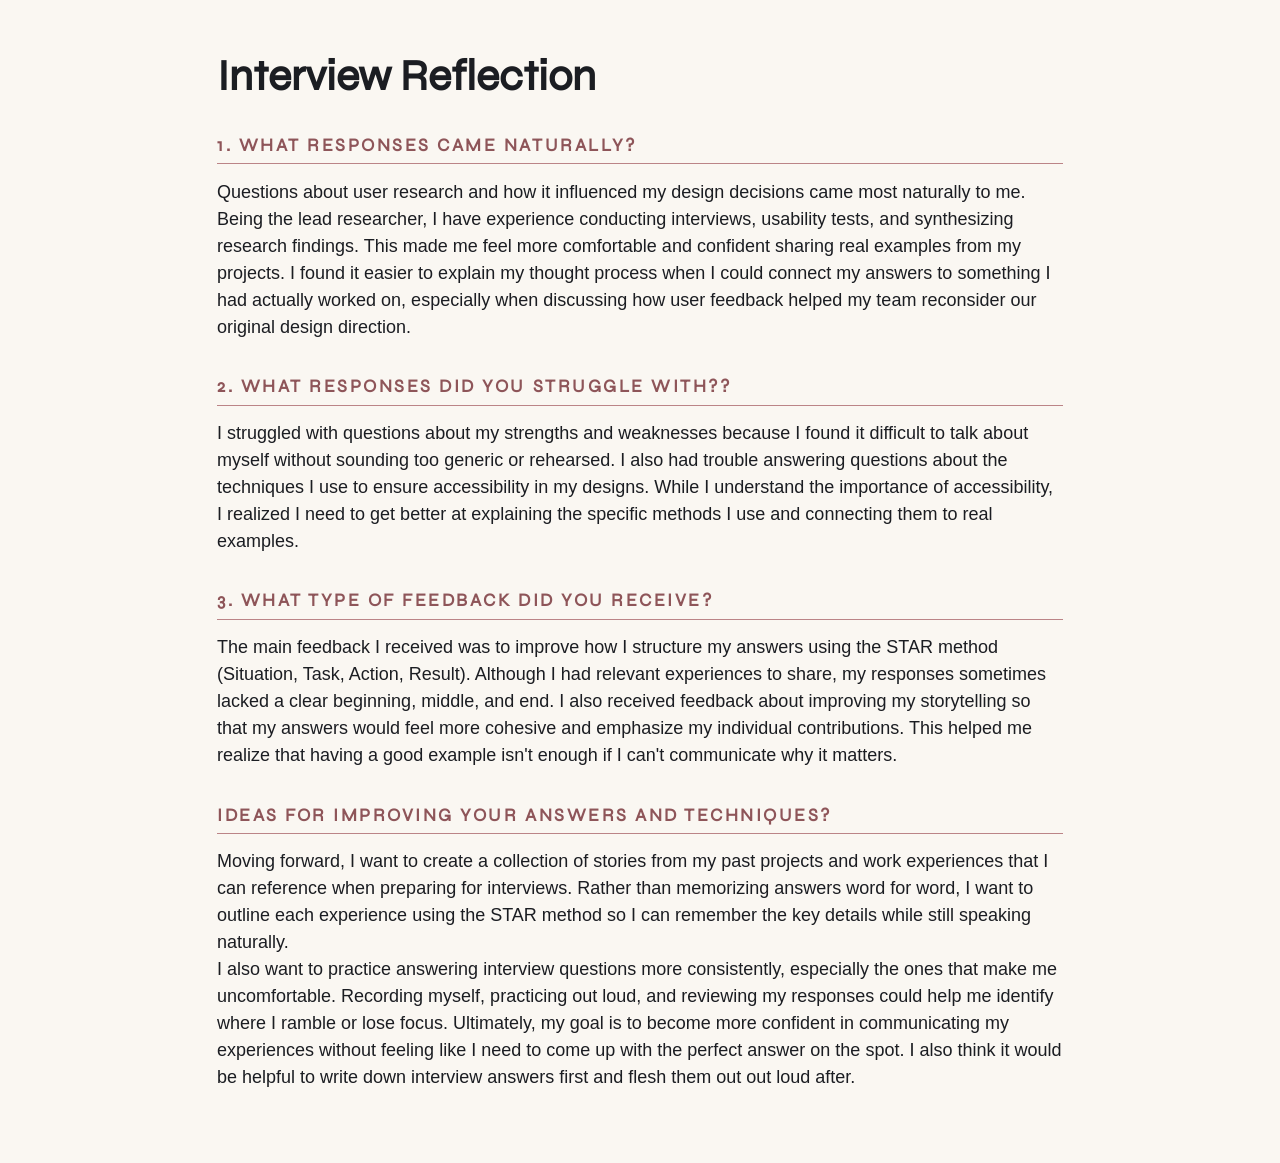
==== idm-401-extra-credit-vpl26/idm-401-extra-credit-vpl26.html @ 5ca8f87e "extra credit" ====
<!DOCTYPE html>
<html lang="en">
<head>
<meta charset="UTF-8">
<meta name="viewport" content="width=device-width, initial-scale=1.0">
<title>Interview Reflection</title>

<link rel="stylesheet" href="style.css">  

</head>
<body>
<main class="page">

	<h1>Interview Reflection</h1>
	<h2>1. What responses came naturally?</h2>
		<p>Questions about user research and how it influenced my design decisions came most naturally to me. Being the lead researcher, I have experience conducting interviews, usability tests, and synthesizing research findings. This made me feel more comfortable and confident sharing real examples from my projects. I found it easier to explain my thought process when I could connect my answers to something I had actually worked on, especially when discussing how user feedback helped my team reconsider our original design direction.</p>
	<h2>2. What responses did you struggle with??</h2>
		<p>I struggled with questions about my strengths and weaknesses because I found it difficult to talk about myself without sounding too generic or rehearsed. I also had trouble answering questions about the techniques I use to ensure accessibility in my designs. While I understand the importance of accessibility, I realized I need to get better at explaining the specific methods I use and connecting them to real examples.</p>
	<h2>3. What type of feedback did you receive?</h2>
		<p>The main feedback I received was to improve how I structure my answers using the STAR method (Situation, Task, Action, Result). Although I had relevant experiences to share, my responses sometimes lacked a clear beginning, middle, and end. I also received feedback about improving my storytelling so that my answers would feel more cohesive and emphasize my individual contributions. This helped me realize that having a good example isn't enough if I can't communicate why it matters.</p>
	<h2>Ideas for improving your answers and techniques?</h2>
		<p>Moving forward, I want to create a collection of stories from my past projects and work experiences that I can reference when preparing for interviews. Rather than memorizing answers word for word, I want to outline each experience using the STAR method so I can remember the key details while still speaking naturally.</p>
		<p>I also want to practice answering interview questions more consistently, especially the ones that make me uncomfortable. Recording myself, practicing out loud, and reviewing my responses could help me identify where I ramble or lose focus. Ultimately, my goal is to become more confident in communicating my experiences without feeling like I need to come up with the perfect answer on the spot. I also think it would be helpful to write down interview answers first and flesh them out out loud after.</p>

</main>
---- idm-401-extra-credit-vpl26/style.css ----
@font-face {
  font-family: 'Jakarta-Sans';
  font-style: normal;
  font-weight: 500;
  src: url('../fonts/Jakarta-Sans/PlusJakartaSans-Medium.ttf') format('truetype');
}

@font-face {
  font-family: 'Syne';
  font-style: normal;
  font-weight: 400;
  src: url('../fonts/syne/Syne-Regular.ttf') format('truetype');
}

@font-face {
  font-family: 'Syne-Bold';
  font-style: normal;
  font-weight: 400;
  src: url('../fonts/syne/Syne-Bold.ttf') format('truetype');
}

:root {
  --brand-1: #1E1E1E;
  --brand-2: #BB8487;
  --brand-3: #CBD5AE;
  --brand-4: #F0EAD3;

  --paper: #FAF7F2;
  --ink: #1B1D22;
  --ink-2: #4A4F5A;
  --line: #E4DED4;
  --accent-text: #8E5559;

  --header-sans: 'Syne', 'Helvetica Neue', Arial, sans-serif;
  --body-sans: 'Plus Jakarta Sans', 'Helvetica Neue', Arial, sans-serif;

  color-scheme: light;
  box-sizing: border-box;
  /* padding-top: env(safe-area-inset-top, 0px);
  padding-bottom: env(safe-area-inset-bottom, 0px); */
}


* { box-sizing: border-box; margin: 0; padding: 0; }
html { font-size: 18px; scroll-padding-top: env(safe-area-inset-top, 0px); }

body {
  font-family: var(--body-sans);
  background: var(--paper);
  color: var(--ink);
  line-height: 1.5;
  min-height: 100vh;
}

.page { 
	max-width: 900px; 
	margin: 0 auto; 
	padding: 3rem 1.5rem 4rem; 
}

header { 
	text-align: center; 
	margin-bottom: 1.6rem; 
}


h1 { 
	font-family: var(--header-sans); 
	font-weight: 800; 
	font-size: 2.4rem; 
	line-height: 1.05; 
}

.contact { 
	margin-top: .5rem; 
	font-size: .8rem; color: 
	var(--ink-2); 
}

.contact span { 
	display: inline-block; 
}

.contact .sep { 
	margin: 0 .35rem; 
	color: var(--brand-2); 
}

a { 
	color: var(--accent-text); 
	text-decoration: none; 
}

a:hover { 
	color: var(--brand-2); 
	text-decoration: underline; 
}

a:focus-visible { 
	outline: 2px solid var(--brand-2); 
	outline-offset: 2px; 
	border-radius: 3px; 
}

h2 {
  font-family: var(--header-sans);
  font-weight: 700;
  font-size: 1rem;
  letter-spacing: .14em;
  text-transform: uppercase;
  color: var(--accent-text);
  border-bottom: 1.5px solid var(--brand-2);
  padding-bottom: .25rem;
  margin: 1.8rem 0 .8rem;
}

.entry { 
	margin-bottom: 1.1rem; 
	font-size: .85rem;
}

.row { 
	display: flex; 
	justify-content: space-between; 
	align-items: baseline; 
	gap: 1rem; 
}

.row .l { 
	font-weight: 600; 
}

.row .r { 
	color: var(--ink-2); 
	font-size: .8rem; 
	text-align: right; 
}

.entry h3 { 
	font-family: var(body-sans); 
	font-weight: 700; font-size: 1rem; 
	line-height: 1.25; 
}

.row.sub { 
	color: var(--ink-2); 
	font-size: .8rem; 
}

.row.sub .l { 
	font-weight: 500; 
}

ul { 
	margin: .45rem 0 0 1.1rem; 
}

li { 
	margin-bottom: .3rem; 
}

li::marker { 
	color: var(--brand-2); 
}

.skills p { 
	font-size: .85rem; 
	margin-bottom: .25rem; 
}

.skills strong { 
	font-family: var(--body-sans); 
	font-weight: 700; 
	margin-right: .4rem; 
}

@media (max-width: 820px) {
  html { font-size: 16px; }
  .page { padding: 2rem 1rem 3rem; }
  h1 { font-size: 2rem; }
}
@media (max-width: 520px) {
  .row { flex-direction: column; gap: 0; }
  .row .r { text-align: left; }
}
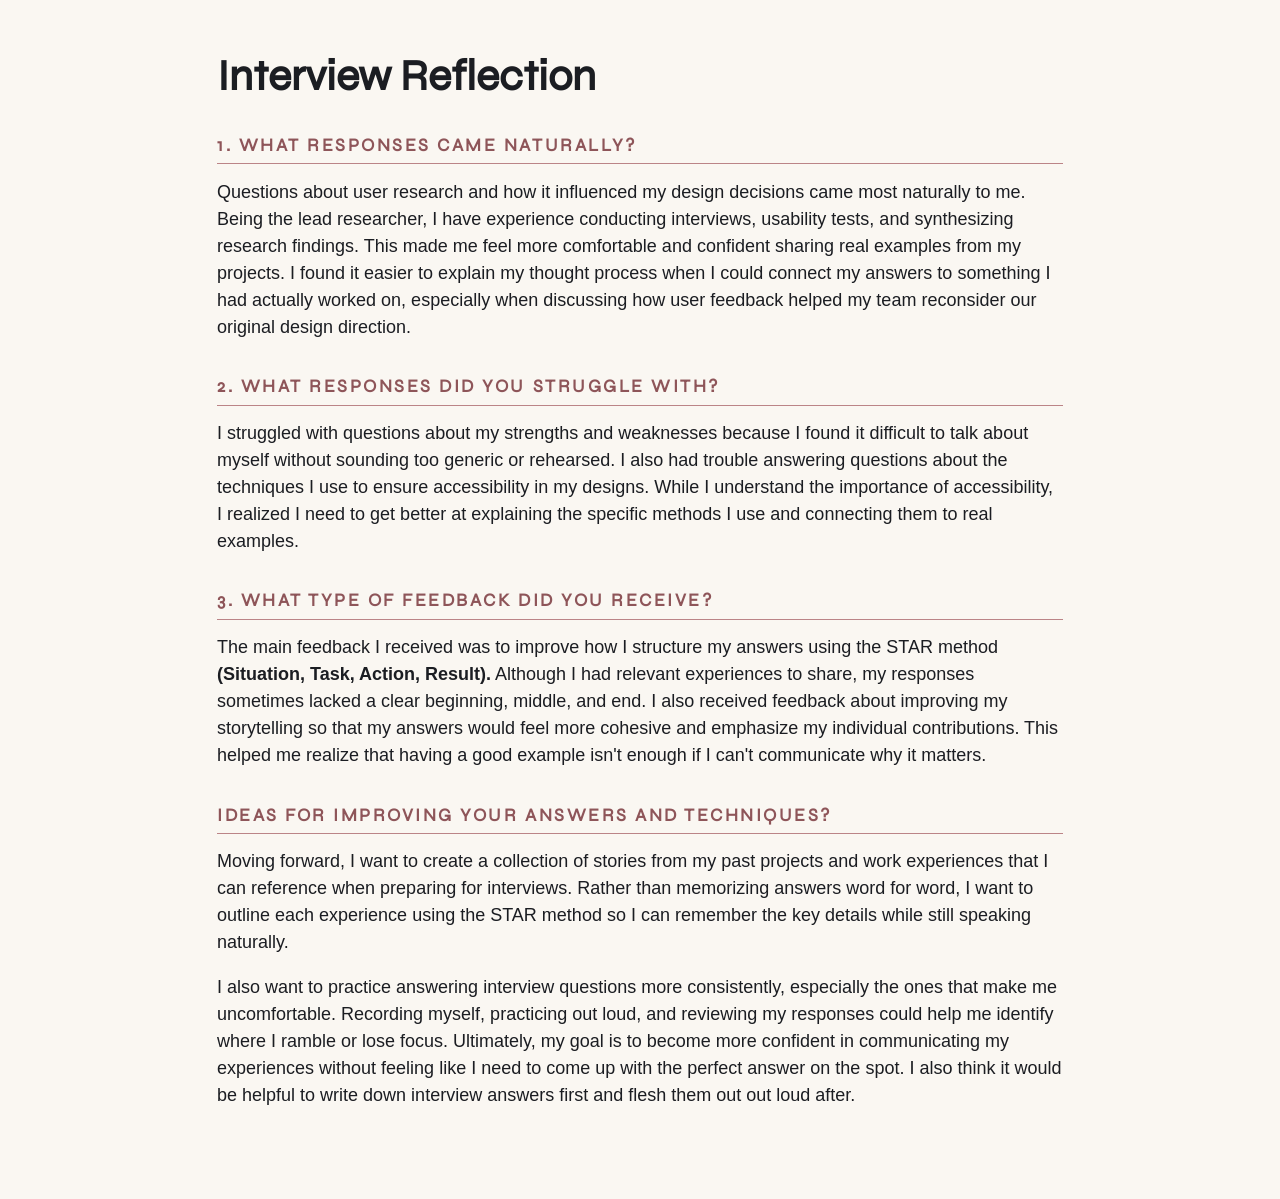
==== commit d932805d: "style updates - extra credit added bolding, added spacing" ====
--- a/idm-401-extra-credit-vpl26/idm-401-extra-credit-vpl26.html
+++ b/idm-401-extra-credit-vpl26/idm-401-extra-credit-vpl26.html
@@ -14,12 +14,15 @@
 	<h1>Interview Reflection</h1>
 	<h2>1. What responses came naturally?</h2>
 		<p>Questions about user research and how it influenced my design decisions came most naturally to me. Being the lead researcher, I have experience conducting interviews, usability tests, and synthesizing research findings. This made me feel more comfortable and confident sharing real examples from my projects. I found it easier to explain my thought process when I could connect my answers to something I had actually worked on, especially when discussing how user feedback helped my team reconsider our original design direction.</p>
-	<h2>2. What responses did you struggle with??</h2>
+	<h2>2. What responses did you struggle with?</h2>
 		<p>I struggled with questions about my strengths and weaknesses because I found it difficult to talk about myself without sounding too generic or rehearsed. I also had trouble answering questions about the techniques I use to ensure accessibility in my designs. While I understand the importance of accessibility, I realized I need to get better at explaining the specific methods I use and connecting them to real examples.</p>
 	<h2>3. What type of feedback did you receive?</h2>
-		<p>The main feedback I received was to improve how I structure my answers using the STAR method (Situation, Task, Action, Result). Although I had relevant experiences to share, my responses sometimes lacked a clear beginning, middle, and end. I also received feedback about improving my storytelling so that my answers would feel more cohesive and emphasize my individual contributions. This helped me realize that having a good example isn't enough if I can't communicate why it matters.</p>
+		<p>The main feedback I received was to improve how I structure my answers using the STAR method <strong>(Situation, Task, Action, Result).</strong> Although I had relevant experiences to share, my responses sometimes lacked a clear beginning, middle, and end. I also received feedback about improving my storytelling so that my answers would feel more cohesive and emphasize my individual contributions. This helped me realize that having a good example isn't enough if I can't communicate why it matters.</p>
 	<h2>Ideas for improving your answers and techniques?</h2>
-		<p>Moving forward, I want to create a collection of stories from my past projects and work experiences that I can reference when preparing for interviews. Rather than memorizing answers word for word, I want to outline each experience using the STAR method so I can remember the key details while still speaking naturally.</p>
-		<p>I also want to practice answering interview questions more consistently, especially the ones that make me uncomfortable. Recording myself, practicing out loud, and reviewing my responses could help me identify where I ramble or lose focus. Ultimately, my goal is to become more confident in communicating my experiences without feeling like I need to come up with the perfect answer on the spot. I also think it would be helpful to write down interview answers first and flesh them out out loud after.</p>
+		<p>Moving forward, I want to create a collection of stories from my past projects and work experiences that I can reference when preparing for interviews. Rather than memorizing answers word for word, 
+			I want to outline each experience using the STAR method so I can remember the key details while still speaking naturally.</p>
+			
+		<p>I also want to practice answering interview questions more consistently, especially the ones that make me uncomfortable. Recording myself, practicing out loud, and reviewing my responses could help me identify where I ramble or lose focus. Ultimately, my goal is to become more confident in communicating my experiences without feeling like I need to come up with the perfect answer on the spot. 
+			I also think it would be helpful to write down interview answers first and flesh them out out loud after.</p>
 
 </main>
--- a/idm-401-extra-credit-vpl26/style.css
+++ b/idm-401-extra-credit-vpl26/style.css
@@ -114,41 +114,8 @@
   margin: 1.8rem 0 .8rem;
 }
 
-.entry { 
-	margin-bottom: 1.1rem; 
-	font-size: .85rem;
-}
-
-.row { 
-	display: flex; 
-	justify-content: space-between; 
-	align-items: baseline; 
-	gap: 1rem; 
-}
-
-.row .l { 
-	font-weight: 600; 
-}
-
-.row .r { 
-	color: var(--ink-2); 
-	font-size: .8rem; 
-	text-align: right; 
-}
-
-.entry h3 { 
-	font-family: var(body-sans); 
-	font-weight: 700; font-size: 1rem; 
-	line-height: 1.25; 
-}
-
-.row.sub { 
-	color: var(--ink-2); 
-	font-size: .8rem; 
-}
-
-.row.sub .l { 
-	font-weight: 500; 
+p {
+	margin-bottom: 1rem;
 }
 
 ul { 
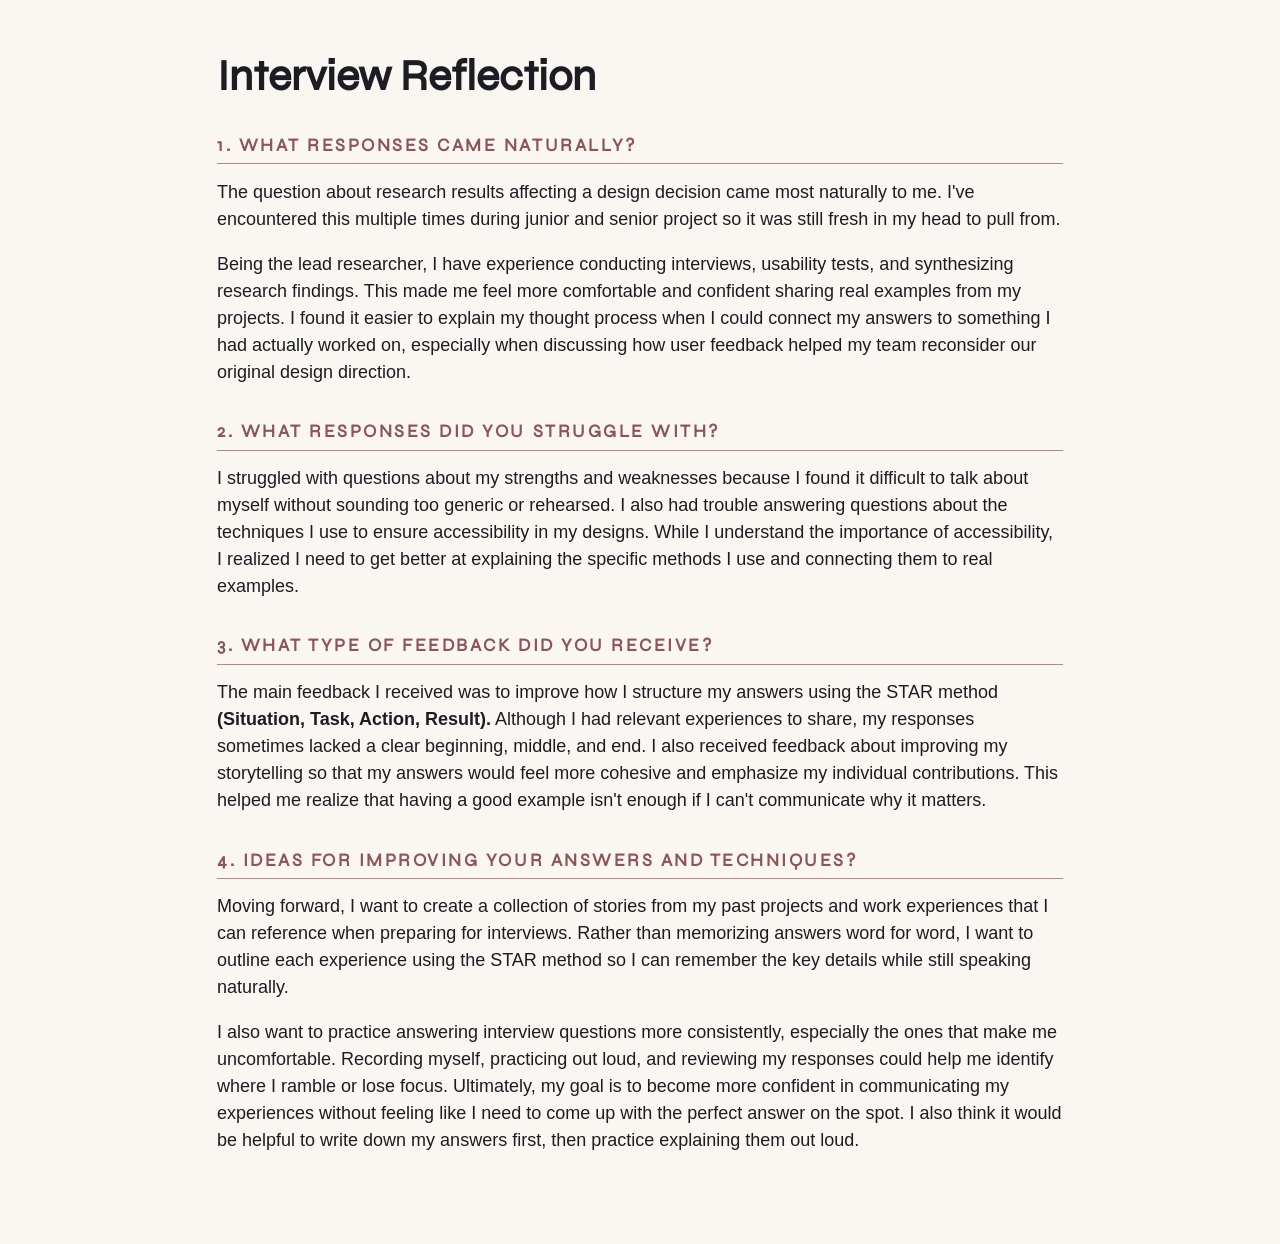
==== commit 853c439f: "Update idm-401-extra-credit-vpl26.html" ====
--- a/idm-401-extra-credit-vpl26/idm-401-extra-credit-vpl26.html
+++ b/idm-401-extra-credit-vpl26/idm-401-extra-credit-vpl26.html
@@ -13,16 +13,19 @@
 
 	<h1>Interview Reflection</h1>
 	<h2>1. What responses came naturally?</h2>
-		<p>Questions about user research and how it influenced my design decisions came most naturally to me. Being the lead researcher, I have experience conducting interviews, usability tests, and synthesizing research findings. This made me feel more comfortable and confident sharing real examples from my projects. I found it easier to explain my thought process when I could connect my answers to something I had actually worked on, especially when discussing how user feedback helped my team reconsider our original design direction.</p>
+	<p>The question about research results affecting a design decision came most naturally to me. I've encountered this multiple times during junior and senior project so it was still fresh in my head to pull from.</p>
+
+		<p>Being the lead researcher, I have experience conducting interviews, usability tests, and synthesizing research findings. This made me feel more comfortable and confident sharing real examples from my projects. I found it easier to explain my thought process when I could connect my answers to something I had actually worked on, especially when discussing how user feedback helped my team reconsider our original design direction.</p>
+
 	<h2>2. What responses did you struggle with?</h2>
 		<p>I struggled with questions about my strengths and weaknesses because I found it difficult to talk about myself without sounding too generic or rehearsed. I also had trouble answering questions about the techniques I use to ensure accessibility in my designs. While I understand the importance of accessibility, I realized I need to get better at explaining the specific methods I use and connecting them to real examples.</p>
 	<h2>3. What type of feedback did you receive?</h2>
 		<p>The main feedback I received was to improve how I structure my answers using the STAR method <strong>(Situation, Task, Action, Result).</strong> Although I had relevant experiences to share, my responses sometimes lacked a clear beginning, middle, and end. I also received feedback about improving my storytelling so that my answers would feel more cohesive and emphasize my individual contributions. This helped me realize that having a good example isn't enough if I can't communicate why it matters.</p>
-	<h2>Ideas for improving your answers and techniques?</h2>
+	<h2>4. Ideas for improving your answers and techniques?</h2>
 		<p>Moving forward, I want to create a collection of stories from my past projects and work experiences that I can reference when preparing for interviews. Rather than memorizing answers word for word, 
 			I want to outline each experience using the STAR method so I can remember the key details while still speaking naturally.</p>
-			
+
 		<p>I also want to practice answering interview questions more consistently, especially the ones that make me uncomfortable. Recording myself, practicing out loud, and reviewing my responses could help me identify where I ramble or lose focus. Ultimately, my goal is to become more confident in communicating my experiences without feeling like I need to come up with the perfect answer on the spot. 
-			I also think it would be helpful to write down interview answers first and flesh them out out loud after.</p>
+			I also think it would be helpful to write down my answers first, then practice explaining them out loud.</p>
 
 </main>
